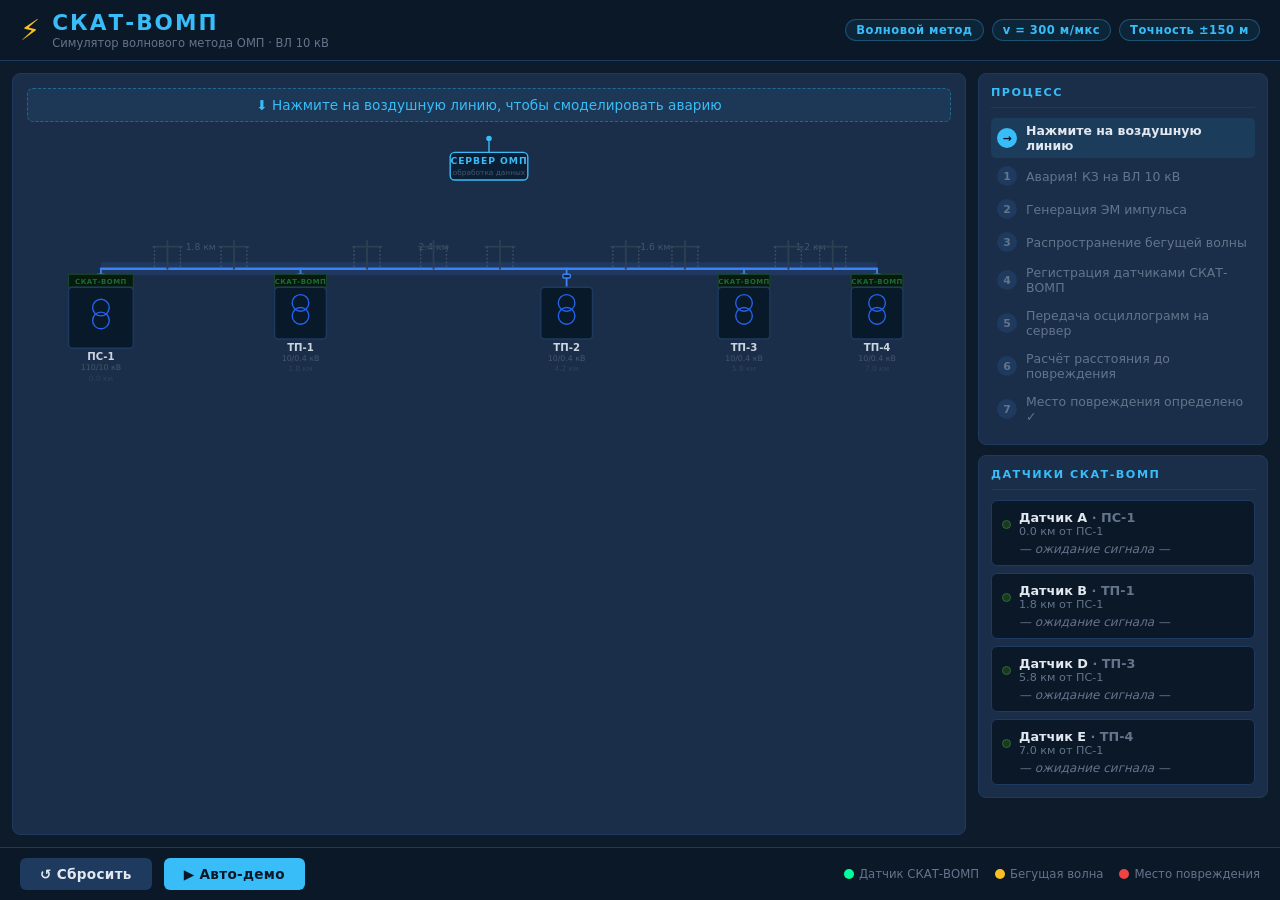
==== index.html @ 982e0aa1 "Add SKAT-VOMP interactive simulator for overhead line fault location Single-page web simulator demon" ====
<!DOCTYPE html>
<html lang="ru">
<head>
    <meta charset="UTF-8">
    <meta name="viewport" content="width=device-width, initial-scale=1.0">
    <title>СКАТ-ВОМП — Симулятор определения мест повреждений</title>
    <link rel="stylesheet" href="style.css">
</head>
<body>

<header class="page-header">
    <div class="header-inner">
        <div class="logo-row">
            <div class="logo-icon">⚡</div>
            <div>
                <div class="logo-name">СКАТ-ВОМП</div>
                <div class="logo-sub">Симулятор волнового метода ОМП · ВЛ 10 кВ</div>
            </div>
        </div>
        <div class="header-badges">
            <span class="badge">Волновой метод</span>
            <span class="badge">v = 300 м/мкс</span>
            <span class="badge">Точность ±150 м</span>
        </div>
    </div>
</header>

<div class="app-body">

    <div class="diagram-panel">
        <div class="diagram-hint" id="diagram-hint">
            ⬇ Нажмите на воздушную линию, чтобы смоделировать аварию
        </div>
        <svg id="network-svg" viewBox="0 0 1000 290"
             preserveAspectRatio="xMidYMid meet"
             role="img" aria-label="Однолинейная схема ВЛ 10 кВ">
        </svg>
    </div>

    <aside class="info-panel">

        <div class="panel-section">
            <div class="section-title">Процесс</div>
            <div class="steps-list" id="steps-list"></div>
        </div>

        <div class="panel-section">
            <div class="section-title">Датчики СКАТ-ВОМП</div>
            <div class="sensors-list" id="sensors-list"></div>
        </div>

        <div class="panel-section" id="calc-panel" style="display:none">
            <div class="section-title">Расчёт ОМП</div>
            <div id="calc-content"></div>
        </div>

    </aside>
</div>

<div class="bottom-bar">
    <button class="btn btn-reset" id="btn-reset">↺ Сбросить</button>
    <button class="btn btn-demo" id="btn-demo">▶ Авто-демо</button>
    <div class="bottom-legend">
        <span class="leg-item"><span class="leg-dot dot-sensor"></span>Датчик СКАТ-ВОМП</span>
        <span class="leg-item"><span class="leg-dot dot-wave"></span>Бегущая волна</span>
        <span class="leg-item"><span class="leg-dot dot-fault"></span>Место повреждения</span>
    </div>
</div>

<script src="simulator.js"></script>
</body>
</html>
---- style.css ----
:root {
    --bg-page: #0d1b2a;
    --bg-card: #1a2e4a;
    --bg-dark: #0a1828;
    --color-line: #3b82f6;
    --color-line-hover: #60a5fa;
    --color-line-fault: #ef4444;
    --color-primary: #38bdf8;
    --color-sensor-off: #1a4a2e;
    --color-sensor-on: #00ff9d;
    --color-wave: #fbbf24;
    --color-fault: #ef4444;
    --color-data: #a78bfa;
    --color-result: #00d4aa;
    --color-text: #e2e8f0;
    --color-dim: #64748b;
    --color-border: #1e3a5f;
    --radius: 8px;
    --font: 'Segoe UI', system-ui, -apple-system, sans-serif;
}

* { box-sizing: border-box; margin: 0; padding: 0; }

body {
    font-family: var(--font);
    background: var(--bg-page);
    color: var(--color-text);
    min-height: 100vh;
    display: flex;
    flex-direction: column;
}

/* ─── Header ─────────────────────────────────────────────── */
.page-header {
    background: var(--bg-dark);
    border-bottom: 1px solid var(--color-border);
    padding: 10px 20px;
    flex-shrink: 0;
}

.header-inner {
    display: flex;
    align-items: center;
    justify-content: space-between;
    max-width: 1440px;
    margin: 0 auto;
}

.logo-row {
    display: flex;
    align-items: center;
    gap: 12px;
}

.logo-icon {
    font-size: 1.8rem;
    color: var(--color-wave);
    line-height: 1;
}

.logo-name {
    font-size: 1.35rem;
    font-weight: 800;
    color: var(--color-primary);
    letter-spacing: 2px;
}

.logo-sub {
    font-size: 0.72rem;
    color: var(--color-dim);
    margin-top: 1px;
}

.header-badges {
    display: flex;
    gap: 8px;
    flex-wrap: wrap;
}

.badge {
    background: rgba(56,189,248,0.08);
    color: var(--color-primary);
    border: 1px solid rgba(56,189,248,0.3);
    padding: 3px 10px;
    border-radius: 20px;
    font-size: 0.72rem;
    font-weight: 600;
    letter-spacing: 0.5px;
}

/* ─── Layout ─────────────────────────────────────────────── */
.app-body {
    display: flex;
    flex: 1;
    gap: 12px;
    padding: 12px;
    max-width: 1440px;
    margin: 0 auto;
    width: 100%;
}

.diagram-panel {
    flex: 1;
    background: var(--bg-card);
    border-radius: var(--radius);
    border: 1px solid var(--color-border);
    padding: 14px;
    display: flex;
    flex-direction: column;
    min-width: 0;
}

.diagram-hint {
    text-align: center;
    font-size: 0.85rem;
    color: var(--color-primary);
    padding: 8px 12px;
    background: rgba(56,189,248,0.07);
    border: 1px dashed rgba(56,189,248,0.35);
    border-radius: 6px;
    margin-bottom: 10px;
    transition: opacity 0.4s;
}

.diagram-hint.hidden {
    opacity: 0;
    pointer-events: none;
}

#network-svg {
    width: 100%;
    height: auto;
    display: block;
}

/* ─── Info Panel ─────────────────────────────────────────── */
.info-panel {
    width: 290px;
    flex-shrink: 0;
    display: flex;
    flex-direction: column;
    gap: 10px;
}

.panel-section {
    background: var(--bg-card);
    border-radius: var(--radius);
    border: 1px solid var(--color-border);
    padding: 12px;
}

.section-title {
    font-size: 0.7rem;
    font-weight: 700;
    text-transform: uppercase;
    letter-spacing: 1.5px;
    color: var(--color-primary);
    padding-bottom: 8px;
    margin-bottom: 10px;
    border-bottom: 1px solid var(--color-border);
}

/* ─── Steps ──────────────────────────────────────────────── */
.step-item {
    display: flex;
    align-items: center;
    gap: 9px;
    padding: 5px 6px;
    border-radius: 5px;
    margin-bottom: 3px;
    transition: all 0.25s;
}

.step-num {
    width: 20px;
    height: 20px;
    border-radius: 50%;
    background: var(--color-border);
    color: var(--color-dim);
    display: flex;
    align-items: center;
    justify-content: center;
    font-size: 0.68rem;
    font-weight: 700;
    flex-shrink: 0;
    transition: all 0.25s;
}

.step-text {
    font-size: 0.78rem;
    color: var(--color-dim);
    transition: color 0.25s;
}

.step-item.active {
    background: rgba(56,189,248,0.1);
}

.step-item.active .step-num {
    background: var(--color-primary);
    color: #0a1828;
}

.step-item.active .step-text {
    color: var(--color-text);
    font-weight: 600;
}

.step-item.done .step-num {
    background: var(--color-result);
    color: #0a1828;
}

.step-item.done .step-text {
    color: var(--color-result);
}

/* ─── Sensor Cards ───────────────────────────────────────── */
.sensor-card {
    background: var(--bg-dark);
    border-radius: 6px;
    border: 1px solid var(--color-border);
    padding: 9px 10px;
    margin-bottom: 7px;
    transition: border-color 0.3s;
}

.sensor-card:last-child { margin-bottom: 0; }

.sensor-card.triggered {
    border-color: var(--color-sensor-on);
}

.sensor-hdr {
    display: flex;
    align-items: center;
    gap: 8px;
    margin-bottom: 4px;
}

.sensor-dot {
    width: 9px;
    height: 9px;
    border-radius: 50%;
    background: #1a3a1e;
    border: 1.5px solid #2a6a3a;
    flex-shrink: 0;
    transition: all 0.3s;
}

.sensor-card.triggered .sensor-dot {
    background: var(--color-sensor-on);
    border-color: var(--color-sensor-on);
    box-shadow: 0 0 6px var(--color-sensor-on);
    animation: dot-pulse 1s ease-in-out 3;
}

.sensor-name {
    font-size: 0.8rem;
    font-weight: 700;
    color: var(--color-text);
}

.sensor-loc {
    font-size: 0.7rem;
    color: var(--color-dim);
}

.sensor-time {
    font-size: 0.75rem;
    color: var(--color-dim);
    padding-left: 17px;
    font-style: italic;
}

.sensor-time.registered {
    color: var(--color-sensor-on);
    font-style: normal;
    font-weight: 600;
}

.sensor-primary-badge {
    display: inline-block;
    font-size: 0.65rem;
    background: rgba(56,189,248,0.15);
    color: var(--color-primary);
    border: 1px solid rgba(56,189,248,0.3);
    border-radius: 3px;
    padding: 1px 4px;
    margin-left: 4px;
    vertical-align: middle;
}

/* ─── Calculation Panel ──────────────────────────────────── */
.calc-box {
    background: var(--bg-dark);
    border-radius: 5px;
    border: 1px solid var(--color-border);
    padding: 10px;
    margin-bottom: 8px;
    font-size: 0.77rem;
}

.calc-formula {
    font-family: 'Courier New', Courier, monospace;
    font-size: 0.82rem;
    color: var(--color-primary);
    text-align: center;
    padding: 6px;
    background: rgba(56,189,248,0.06);
    border-radius: 4px;
    margin-bottom: 10px;
    border: 1px solid rgba(56,189,248,0.15);
}

.calc-row {
    display: flex;
    justify-content: space-between;
    align-items: baseline;
    padding: 3px 0;
    border-bottom: 1px solid rgba(255,255,255,0.04);
}

.calc-row:last-child { border-bottom: none; }

.calc-label {
    color: var(--color-dim);
    font-size: 0.73rem;
}

.calc-val {
    color: var(--color-text);
    font-weight: 600;
    font-family: 'Courier New', monospace;
    font-size: 0.8rem;
}

.calc-steps {
    font-family: 'Courier New', monospace;
    font-size: 0.78rem;
    color: var(--color-dim);
    line-height: 1.7;
    padding: 6px;
}

.calc-steps .hi { color: var(--color-primary); }

.calc-result-box {
    background: rgba(0,212,170,0.08);
    border: 1px solid var(--color-result);
    border-radius: 5px;
    padding: 10px;
    text-align: center;
}

.calc-result-label {
    font-size: 0.7rem;
    color: var(--color-dim);
    text-transform: uppercase;
    letter-spacing: 1px;
    margin-bottom: 4px;
}

.calc-result-value {
    font-size: 1.05rem;
    font-weight: 800;
    color: var(--color-result);
}

.calc-result-sub {
    font-size: 0.7rem;
    color: var(--color-dim);
    margin-top: 2px;
}

/* ─── Bottom Bar ─────────────────────────────────────────── */
.bottom-bar {
    display: flex;
    align-items: center;
    gap: 12px;
    padding: 10px 20px;
    background: var(--bg-dark);
    border-top: 1px solid var(--color-border);
    flex-shrink: 0;
}

.btn {
    padding: 8px 20px;
    border-radius: 6px;
    border: none;
    font-family: var(--font);
    font-size: 0.85rem;
    font-weight: 700;
    cursor: pointer;
    transition: all 0.18s;
    letter-spacing: 0.3px;
}

.btn-reset {
    background: var(--color-border);
    color: var(--color-text);
}

.btn-reset:hover { background: #2a4a6a; }

.btn-demo {
    background: var(--color-primary);
    color: #0a1828;
}

.btn-demo:hover { background: #60d0ff; }

.btn-demo:disabled {
    opacity: 0.4;
    cursor: not-allowed;
}

.bottom-legend {
    display: flex;
    gap: 16px;
    margin-left: auto;
    flex-wrap: wrap;
}

.leg-item {
    display: flex;
    align-items: center;
    gap: 5px;
    font-size: 0.73rem;
    color: var(--color-dim);
}

.leg-dot {
    width: 10px;
    height: 10px;
    border-radius: 50%;
    display: inline-block;
}

.dot-sensor { background: var(--color-sensor-on); }
.dot-wave   { background: var(--color-wave); }
.dot-fault  { background: var(--color-fault); }

/* ─── Animations ─────────────────────────────────────────── */
@keyframes dot-pulse {
    0%, 100% { box-shadow: 0 0 6px var(--color-sensor-on); }
    50%       { box-shadow: 0 0 14px var(--color-sensor-on); }
}

@keyframes fault-ring {
    0%   { r: 10; opacity: 0.9; }
    100% { r: 26; opacity: 0; }
}

@keyframes fadeIn {
    from { opacity: 0; transform: translateY(6px); }
    to   { opacity: 1; transform: translateY(0); }
}

.anim-fadein {
    animation: fadeIn 0.4s ease forwards;
}

/* ─── Responsive ─────────────────────────────────────────── */
@media (max-width: 860px) {
    .app-body { flex-direction: column; }
    .info-panel { width: 100%; flex-direction: row; flex-wrap: wrap; }
    .panel-section { flex: 1; min-width: 220px; }
    .header-badges { display: none; }
}

@media (max-width: 520px) {
    .bottom-legend { display: none; }
    .logo-sub { display: none; }
}
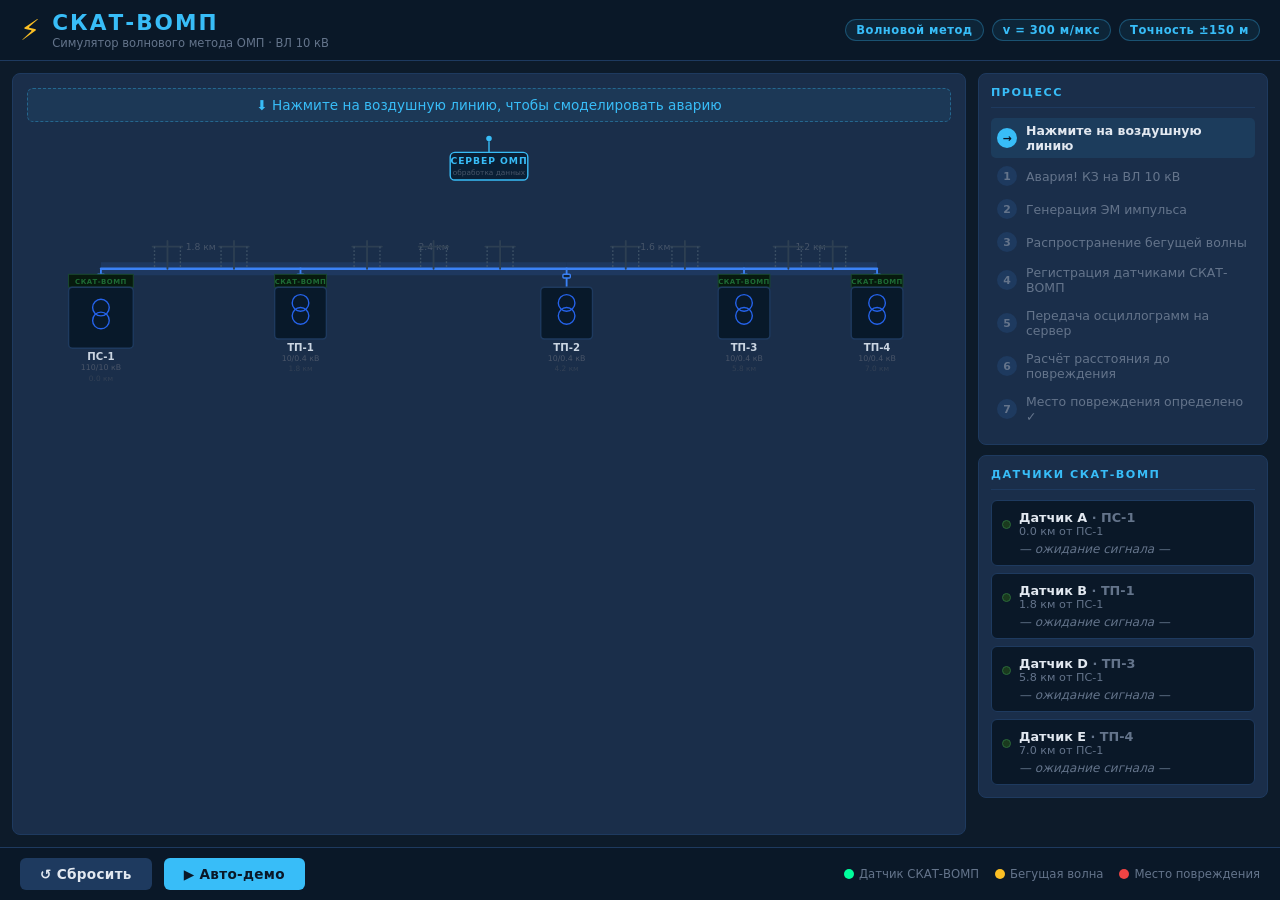
==== commit e0571bd8: "Improve mobile layout for iPhone viewing - SVG diagram scrolls horizontally on ≤640px (min-width: 68" ====
--- a/index.html
+++ b/index.html
@@ -4,6 +4,9 @@
     <meta charset="UTF-8">
     <meta name="viewport" content="width=device-width, initial-scale=1.0">
     <title>СКАТ-ВОМП — Симулятор определения мест повреждений</title>
+    <meta name="apple-mobile-web-app-capable" content="yes">
+    <meta name="apple-mobile-web-app-status-bar-style" content="black-translucent">
+    <meta name="theme-color" content="#0d1b2a">
     <link rel="stylesheet" href="style.css">
 </head>
 <body>
--- a/style.css
+++ b/style.css
@@ -131,6 +131,7 @@
     width: 100%;
     height: auto;
     display: block;
+    touch-action: pan-x pan-y;
 }
 
 /* ─── Info Panel ─────────────────────────────────────────── */
@@ -469,7 +470,32 @@
     .header-badges { display: none; }
 }
 
+/* iPhone: SVG горизонтально прокручивается, схема остаётся читаемой */
+@media (max-width: 640px) {
+    .diagram-panel {
+        overflow-x: auto;
+        -webkit-overflow-scrolling: touch;
+        padding: 10px 8px;
+    }
+    #network-svg {
+        min-width: 680px;
+        width: 680px;
+        height: auto;
+    }
+    .diagram-hint {
+        font-size: 0.75rem;
+        padding: 6px 10px;
+    }
+}
+
 @media (max-width: 520px) {
+    .info-panel { flex-direction: column !important; }
+    .panel-section { min-width: unset !important; }
     .bottom-legend { display: none; }
     .logo-sub { display: none; }
-}
+    .bottom-bar { justify-content: center; gap: 10px; padding: 10px 12px; }
+    .btn { flex: 1; max-width: 150px; min-height: 44px; font-size: 0.9rem; }
+    .section-title { font-size: 0.65rem; }
+    .step-text { font-size: 0.74rem; }
+    .sensor-name { font-size: 0.75rem; }
+}
